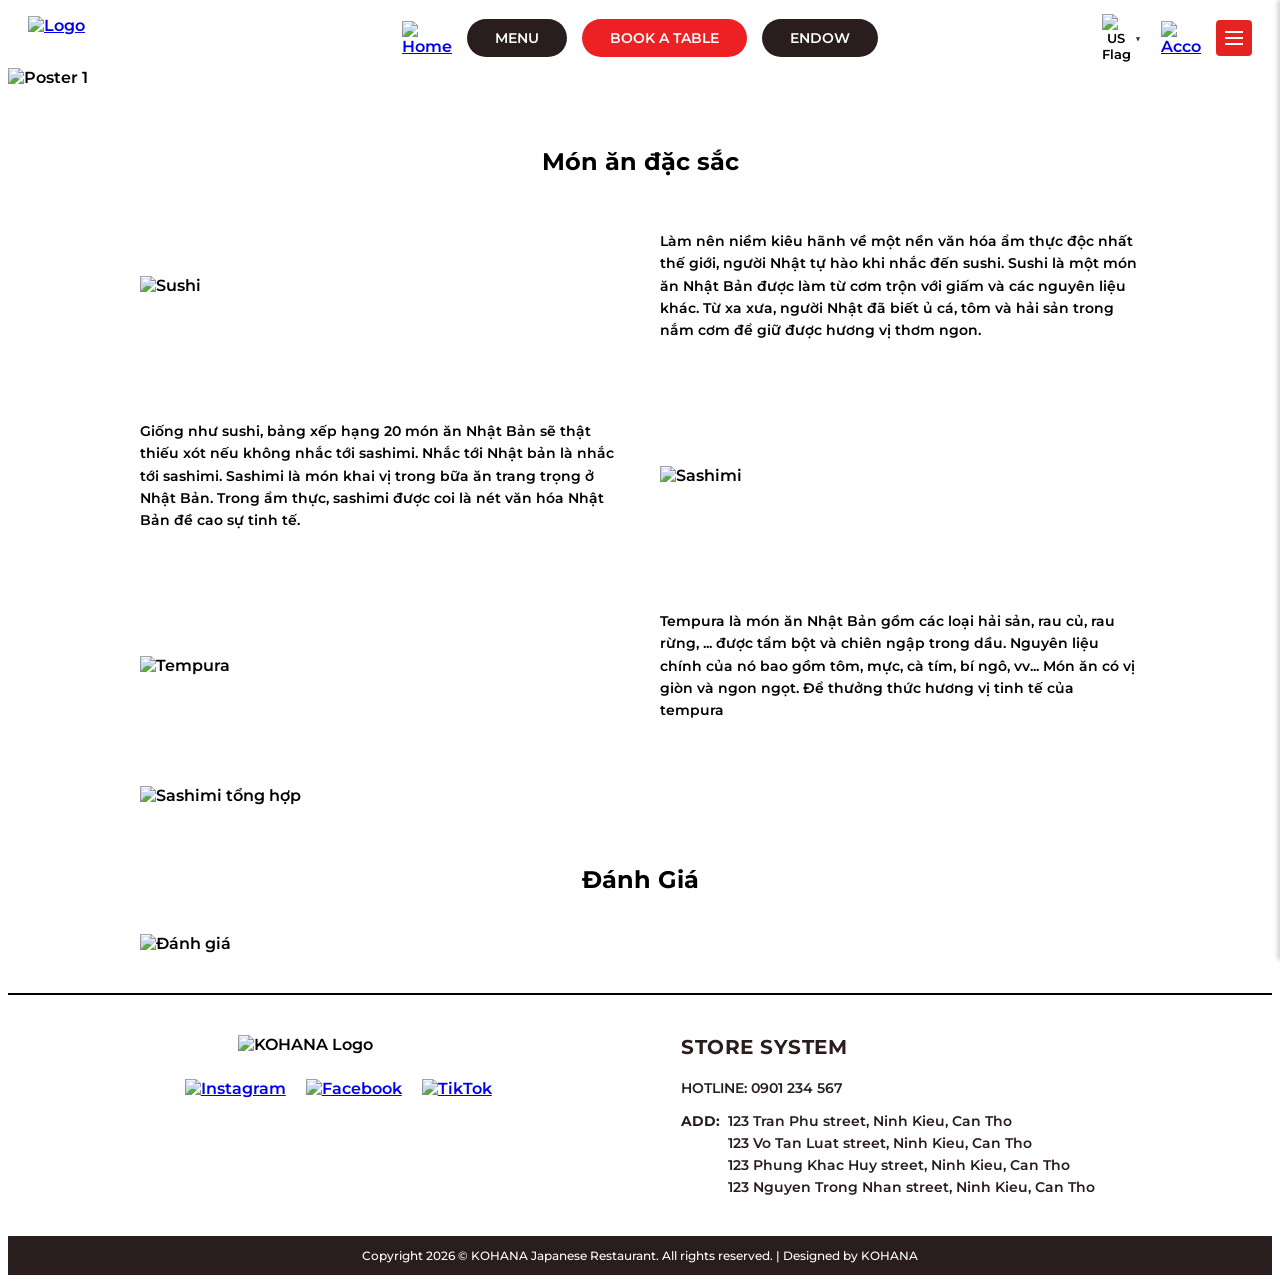
==== index.html @ a5b6bdef "Add files via upload" ====
<!DOCTYPE html>
<html lang="en">

<head>
    <meta charset="UTF-8">
    <meta name="viewport" content="width=device-width, initial-scale=1.0">
    <link rel="preconnect" href="https://fonts.googleapis.com">
    <link rel="preconnect" href="https://fonts.gstatic.com" crossorigin>
    <link href="https://fonts.googleapis.com/css2?family=Montserrat:wght@600&display=swap" rel="stylesheet">
    <link rel="stylesheet" href="Styles.css">
    <link rel="icon" type="image/png" href="">
    <title>Home</title>
</head>

<body>
    <header>
        <nav class="navbar">
            <a href="index.html" class="logo">
                <img src="Image/logo.png" alt="Logo">
            </a>

            <div class="nav-buttons">
                <a href="index.html" class="nav-icon-btn">
                    <img src="Image/Frame 5.png" alt="Home">
                </a>
                <a href="MENU.html" class="nav-btn btn-dark">MENU</a>
                <a href="#" class="nav-btn btn-red">BOOK A TABLE</a>
                <a href="#" class="nav-btn btn-dark">ENDOW</a>
            </div>

            <div class="lang-selector">
                <button class="lang-btn" id="langBtn">
                    <img src="Image/b6539f21a0ccb09fb303d359a3819e58.jpg" id="currentFlag" alt="US Flag">
                    <span class="arrow">&#9660;</span>
                </button>
                <div class="lang-dropdown">
                    <a href="#" class="lang-option"><img src="Image/b6539f21a0ccb09fb303d359a3819e58.jpg" alt="US"></a>
                    <a href="#" class="lang-option"><img src="Image/7a02de47424a73b54ea8fc01b3c3b514.jpg" alt="VN"></a>
                </div>
            </div>

            <a href="#" class="account-btn">
                <img src="Image/Frame 2.png" alt="Account">
            </a>

            <button class="menu-toggle" id="menuToggle">
                <span></span>
                <span></span>
                <span></span>
            </button>

            <div class="side-menu" id="sideMenu">
                <ul>
                    <li><a href="MENU.html">MENU</a></li>
                    <li><a href="#">ABOUT US</a></li>
                    <li><a href="#">ACCOUNT</a></li>
                    <li><a href="#">REVIEWS</a></li>
                    <li><a href="#">CONTACT US</a></li>
                    <li><a href="#">ORDER NOW</a></li>
                    <li><a href="#">BLOG</a></li>
                    <li><a href="#">NEWS</a></li>
                </ul>
            </div>
        </nav>

        <div class="banner-slider">
            <div class="slider-track">
                <img src="Image/img 1.png" alt="Poster 1" class="slide">
                <img src="Image/img 2.png" alt="Poster 2" class="slide">
            </div>
        </div>
    </header>

    <main class="main-content">
        <section class="featured-dishes">
            <h2 class="section-title">Món ăn đặc sắc</h2>

            <div class="dish-item">
                <div class="dish-img">
                    <img src="Image/Sushi (home).png" alt="Sushi">
                </div>
                <div class="dish-text">
                    <p>Làm nên niềm kiêu hãnh về một nền văn hóa ẩm thực độc nhất thế giới, người Nhật tự hào khi nhắc
                        đến sushi. Sushi là một món ăn Nhật Bản được làm từ cơm trộn với giấm và các nguyên liệu khác.
                        Từ xa xưa, người Nhật đã biết ủ cá, tôm và hải sản trong nắm cơm để giữ được hương vị thơm ngon.
                    </p>
                </div>
            </div>

            <div class="dish-item reverse">
                <div class="dish-img">
                    <img src="Image/Sashimi (home).png" alt="Sashimi">
                </div>
                <div class="dish-text">
                    <p>Giống như sushi, bảng xếp hạng 20 món ăn Nhật Bản sẽ thật thiếu xót nếu không nhắc tới sashimi.
                        Nhắc tới Nhật bản là nhắc tới sashimi. Sashimi là món khai vị trong bữa ăn trang trọng ở Nhật
                        Bản. Trong ẩm thực, sashimi được coi là nét văn hóa Nhật Bản đề cao sự tinh tế.</p>
                </div>
            </div>

            <div class="dish-item">
                <div class="dish-img">
                    <img src="Image/Tempura (home).png" alt="Tempura">
                </div>
                <div class="dish-text">
                    <p>Tempura là món ăn Nhật Bản gồm các loại hải sản, rau củ, rau rừng, ... được tẩm bột và chiên ngập
                        trong dầu. Nguyên liệu chính của nó bao gồm tôm, mực, cà tím, bí ngô, vv... Món ăn có vị giòn và
                        ngon ngọt. Để thưởng thức hương vị tinh tế của tempura</p>
                </div>
            </div>

            <div class="hero-dish-banner">
                <img src="Image/IMG (home).png" alt="Sashimi tổng hợp">
            </div>
        </section>

        <section class="reviews-section">
            <h2 class="section-title">Đánh Giá</h2>
            <div class="review-banner">
                <img src="Image/Danh gia (home).png" alt="Đánh giá">
            </div>
        </section>
    </main>

    <footer class="footer">
        <div class="footer-container">
            <div class="footer-left">
                <img src="Image/logo.png" alt="KOHANA Logo" class="footer-logo">
                <div class="footer-socials">
                    <a href="#"><img src="Image/Frame 1.png" alt="Instagram"></a>
                    <a href="#"><img src="Image/Frame 3.png" alt="Facebook"></a>
                    <a href="#"><img src="Image/Frame 4.png" alt="TikTok"></a>
                </div>
            </div>
            <div class="footer-right">
                <h3 class="footer-title">STORE SYSTEM</h3>
                <p class="footer-hotline"><strong>HOTLINE:</strong> 0901 234 567</p>
                <div class="footer-address">
                    <span class="add-label">ADD:</span>
                    <ul class="address-list">
                        <li>123 Tran Phu street, Ninh Kieu, Can Tho</li>
                        <li>123 Vo Tan Luat street, Ninh Kieu, Can Tho</li>
                        <li>123 Phung Khac Huy street, Ninh Kieu, Can Tho</li>
                        <li>123 Nguyen Trong Nhan street, Ninh Kieu, Can Tho</li>
                    </ul>
                </div>
            </div>
        </div>
        <div class="footer-copyright">
            Copyright 2026 © KOHANA Japanese Restaurant. All rights reserved. | Designed by KOHANA
        </div>
    </footer>

    <script src="Script.js"></script>
</body>

</html>
---- Styles.css ----
* {
    font-family: 'Montserrat', sans-serif;
    font-weight: 600;
}

.navbar {
    position: relative;
    background-color: #ffffff;
    width: 100%;
    height: 60px;
    display: flex;
    justify-content: space-between;
    align-items: center;
    padding: 0 20px;
    box-sizing: border-box;
}

.logo img {
    height: 45px;
    width: auto;
    display: block;
}

.menu-toggle {
    background-color: #e52421;
    border: none;
    width: 36px;
    height: 36px;
    border-radius: 4px;
    display: flex;
    flex-direction: column;
    justify-content: center;
    align-items: center;
    gap: 4px;
    cursor: pointer;
}

.menu-toggle span {
    width: 18px;
    height: 2px;
    background-color: #ffffff;
    display: block;
}

.side-menu {
    position: fixed;
    top: 0;
    right: -250px;
    width: 250px;
    height: 100vh;
    background-color: #ed2024;
    box-shadow: -2px 0 5px rgba(0, 0, 0, 0.2);
    transition: right 0.3s ease;
    padding-top: 60px;
    z-index: 1000;
}

.side-menu.active {
    right: 0;
}

.side-menu ul {
    list-style: none;
    padding: 0;
    margin: 0;
}

.side-menu ul li a {
    display: block;
    padding: 15px 20px;
    color: #ffffff;
    text-decoration: none;
}

.side-menu ul li a:hover {
    background-color: rgba(0, 0, 0, 0.2);
}

.nav-buttons {
    position: absolute;
    left: 50%;
    transform: translateX(-50%);
    display: flex;
    align-items: center;
    gap: 15px;
}

.nav-btn {
    display: inline-block;
    padding: 10px 28px;
    border-radius: 25px;
    text-decoration: none;
    font-size: 14px;
    text-align: center;
    transition: opacity 0.2s ease;
}

.nav-btn:hover {
    opacity: 0.9;
}

.btn-dark {
    background-color: #291E1D;
    color: #ffffff;
}

.btn-red {
    background-color: #ED2024;
    color: #ffffff;
}

.lang-selector {
    position: relative;
    margin-left: auto;
    margin-right: 15px;
}

.lang-btn {
    background: none;
    border: none;
    display: flex;
    align-items: center;
    gap: 5px;
    cursor: pointer;
    padding: 5px;
}

.lang-btn img {
    width: 28px;
    height: auto;
    display: block;
}

.lang-btn .arrow {
    font-size: 10px;
    color: #333333;
}

.lang-dropdown {
    display: none;
    position: absolute;
    top: 100%;
    right: 0;
    background-color: #ffffff;
    box-shadow: 0 4px 8px rgba(0, 0, 0, 0.1);
    border-radius: 4px;
    padding: 5px 0;
    z-index: 100;
}

.lang-selector.active .lang-dropdown {
    display: block;
}

.lang-dropdown a {
    display: block;
    padding: 8px 12px;
}

.lang-dropdown a img {
    width: 28px;
    height: auto;
    display: block;
}

.lang-dropdown a:hover {
    background-color: #f0f0f0;
}

.nav-icon-btn img {
    width: 50px;
    height: auto;
    display: block;
}

.account-btn img {
    width: 40px;
    height: auto;
    display: block;
}

.nav-icon-btn,
.account-btn {
    display: flex;
    align-items: center;
    justify-content: center;
    transition: opacity 0.2s ease;
}

.nav-icon-btn:hover,
.account-btn:hover {
    opacity: 0.7;
}

.account-btn {
    margin-right: 15px;
}

.banner-slider {
    width: 100%;
    overflow: hidden;
    position: relative;
}

.slider-track {
    display: flex;
    width: 200%;
    transition: transform 0.8s ease-in-out;
}

.slide {
    width: 50%;
    height: auto;
    display: block;
    object-fit: cover;
}

.footer {
    background-color: #ffffff;
    border-top: 2px solid #000000;
    width: 100%;
}

.footer-container {
    display: flex;
    justify-content: space-around;
    align-items: flex-start;
    padding: 40px 20px;
    max-width: 1100px;
    margin: 0 auto;
}

.footer-left {
    display: flex;
    flex-direction: column;
    align-items: center;
    gap: 25px;
}

.footer-logo {
    width: 200px;
    height: auto;
}

.footer-socials {
    display: flex;
    gap: 20px;
}

.footer-socials img {
    width: 32px;
    height: 32px;
    object-fit: contain;
}

.footer-right {
    color: #291E1D;
}

.footer-title {
    font-size: 20px;
    font-weight: 700;
    margin: 0 0 20px 0;
    letter-spacing: 0.5px;
}

.footer-hotline {
    font-size: 14px;
    margin: 0 0 15px 0;
}

.footer-address {
    display: flex;
    gap: 8px;
    font-size: 14px;
}

.add-label {
    font-weight: 700;
}

.address-list {
    list-style: none;
    padding: 0;
    margin: 0;
    display: flex;
    flex-direction: column;
    gap: 4px;
}

.footer-copyright {
    background-color: #291E1D;
    color: #ffffff;
    text-align: center;
    padding: 12px 10px;
    font-size: 12px;
    font-weight: 500;
}

.main-content {
    max-width: 1000px;
    margin: 0 auto;
    padding: 40px 20px;
}

.section-title {
    text-align: center;
    font-size: 24px;
    font-weight: 700;
    color: var(--color-dark);
    margin-bottom: 40px;
}

.featured-dishes {
    margin-bottom: 60px;
}

.dish-item {
    display: flex;
    align-items: center;
    gap: 40px;
    margin-bottom: 50px;
}

.dish-item.reverse {
    flex-direction: row-reverse;
}

.dish-img, .dish-text {
    flex: 1;
}

.dish-img img {
    width: 100%;
    height: auto;
    display: block;
    object-fit: cover;
}

.dish-text {
    font-size: 14px;
    line-height: 1.6;
    color: var(--color-dark);
}

.hero-dish-banner {
    width: 100%;
    margin-top: 30px;
    margin-bottom: 60px;
}

.hero-dish-banner img {
    width: 100%;
    height: auto;
    display: block;
    object-fit: cover;
}

.reviews-section {
    width: 100%;
}

.review-banner img {
    width: 100%;
    height: auto;
    display: block;
}

.reviews-container {
    display: flex;
    align-items: center;
    gap: 15px;
    position: relative;
}

.reviews-grid {
    display: flex;
    gap: 20px;
    width: 100%;
    justify-content: center;
}

.review-card {
    flex: 1;
    background-color: #ffffff;
    border: 1px solid #eeeeee;
    border-radius: 8px;
    padding: 15px;
    box-shadow: 0 2px 8px rgba(0,0,0,0.06);
    display: flex;
    flex-direction: column;
    gap: 10px;
    min-height: 140px;
}

.review-header {
    display: flex;
    align-items: center;
    gap: 10px;
}

.user-avatar {
    width: 36px;
    height: 36px;
    border-radius: 50%;
    object-fit: cover;
}

.user-info h4 {
    margin: 0;
    font-size: 13px;
    font-weight: 700;
    color: var(--color-dark);
}

.user-info span {
    font-size: 11px;
    color: #888888;
}

.stars {
    color: #f39c12;
    font-size: 14px;
}

.review-text {
    font-size: 12px;
    color: #333333;
    margin: 0;
    line-height: 1.4;
}

.review-photos {
    display: flex;
    gap: 8px;
    margin-top: 5px;
}

.review-photos img {
    width: 45px;
    height: 45px;
    object-fit: cover;
    border-radius: 4px;
}

.review-arrow {
    background: none;
    border: none;
    font-size: 18px;
    color: #cccccc;
    cursor: pointer;
    padding: 5px;
}

.review-arrow:hover {
    color: var(--color-dark);
}

.review-dots {
    display: flex;
    justify-content: center;
    gap: 6px;
    margin-top: 25px;
}

.dot {
    width: 8px;
    height: 8px;
    background-color: #cccccc;
    border-radius: 50%;
    display: inline-block;
}

.dot.active {
    background-color: #e67e22;
}

.menu-title {
    text-align: center;
    font-size: 22px;
    font-weight: 700;
    color: var(--color-dark);
    margin: 30px 0 40px 0;
}

.category-grid {
    display: grid;
    grid-template-columns: repeat(2, 1fr);
    gap: 30px 25px;
    max-width: 800px;
    margin: 0 auto 60px auto;
}

.category-card {
    text-align: center;
    display: block;
    text-decoration: none;
    color: inherit;
}

.category-card img {
    width: 100%;
    height: auto;
    display: block;
    object-fit: cover;
}

.category-name {
    margin-top: 12px;
    font-size: 15px;
    font-weight: 600;
    color: var(--color-dark);
}

.page-banner img {
    width: 100%;
    height: auto;
    display: block;
}

.dish-detail {
    padding: 60px 20px;
    max-width: 1000px;
    margin: 0 auto;
}

.dish-detail-container {
    display: flex;
    align-items: center;
    justify-content: space-between;
    gap: 40px;
}

.dish-detail-text {
    flex: 1;
}

.dish-detail-text h2 {
    font-size: 28px;
    font-weight: 700;
    margin-bottom: 20px;
    color: var(--color-dark);
}

.dish-detail-text p {
    font-size: 16px;
    line-height: 1.6;
    color: #333;
}

.dish-detail-img {
    flex: 1;
}

.dish-detail-img img {
    width: 100%;
    height: auto;
    display: block;
}
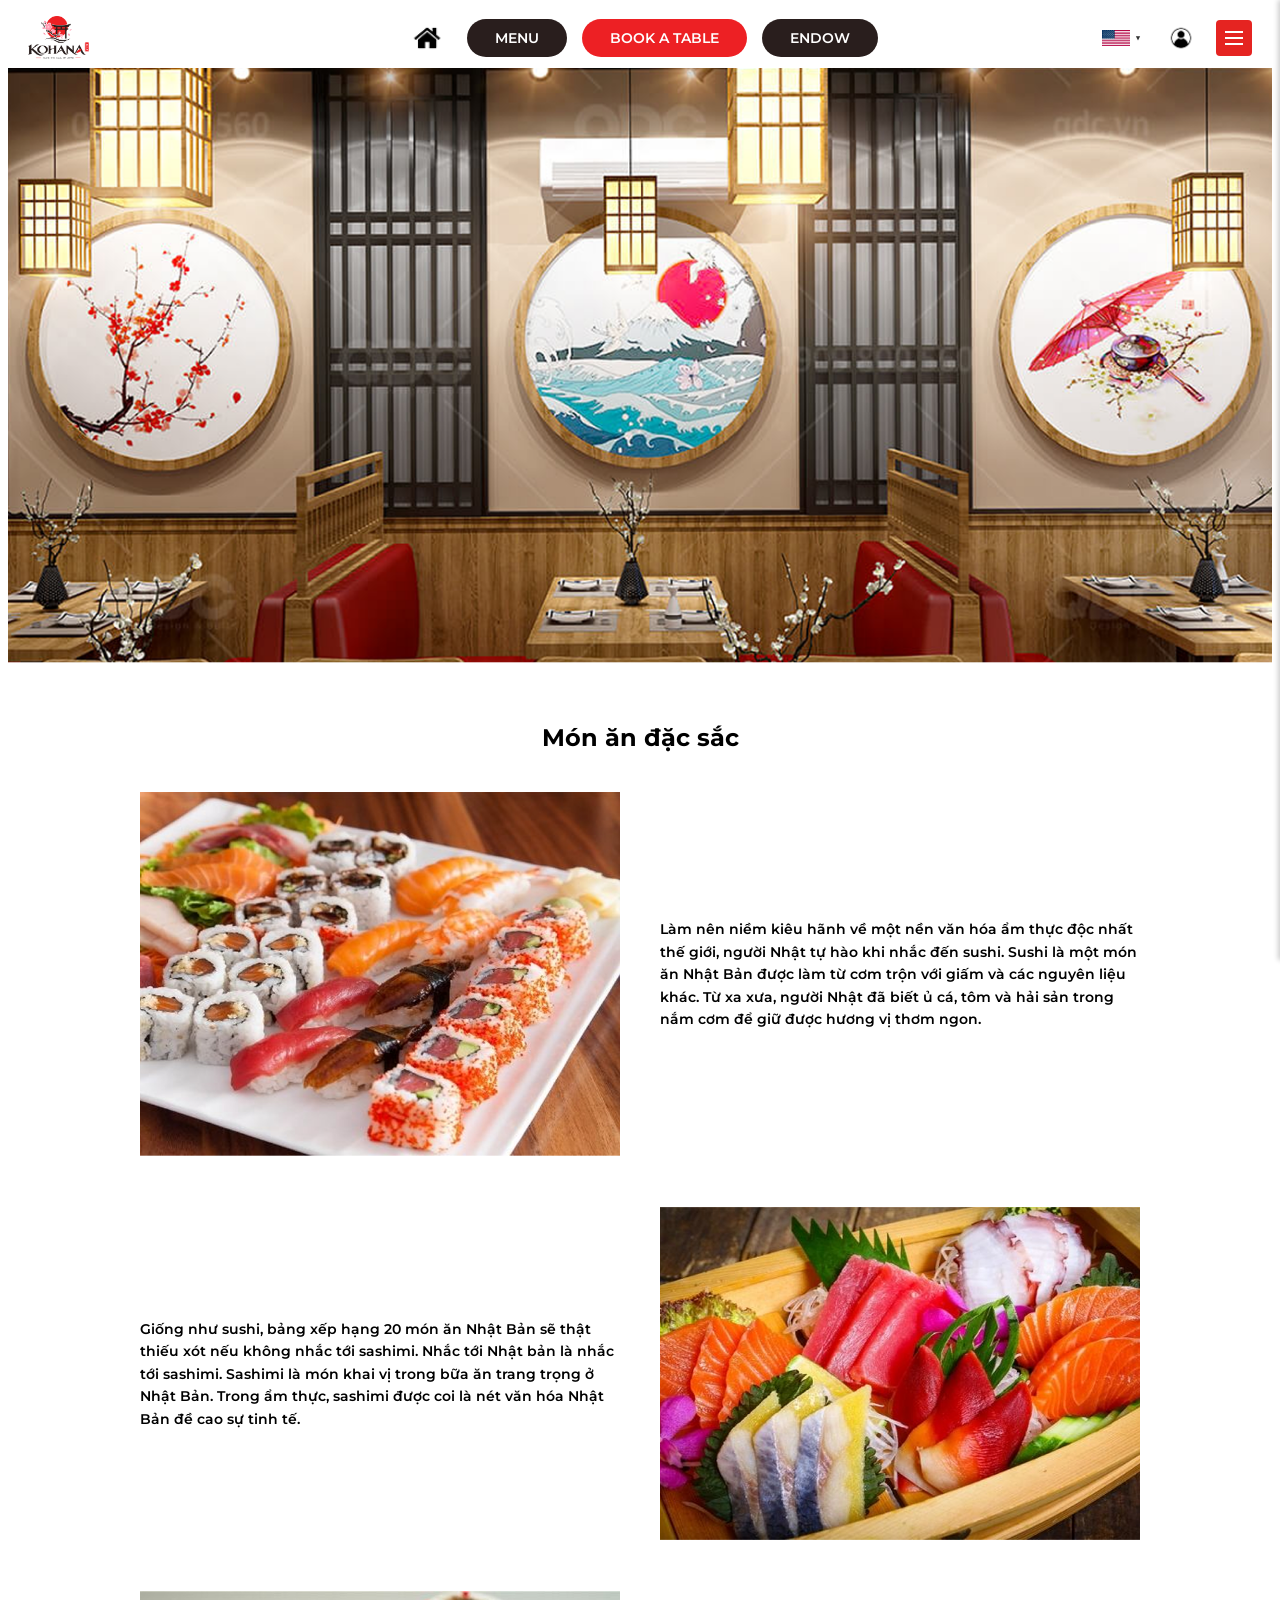
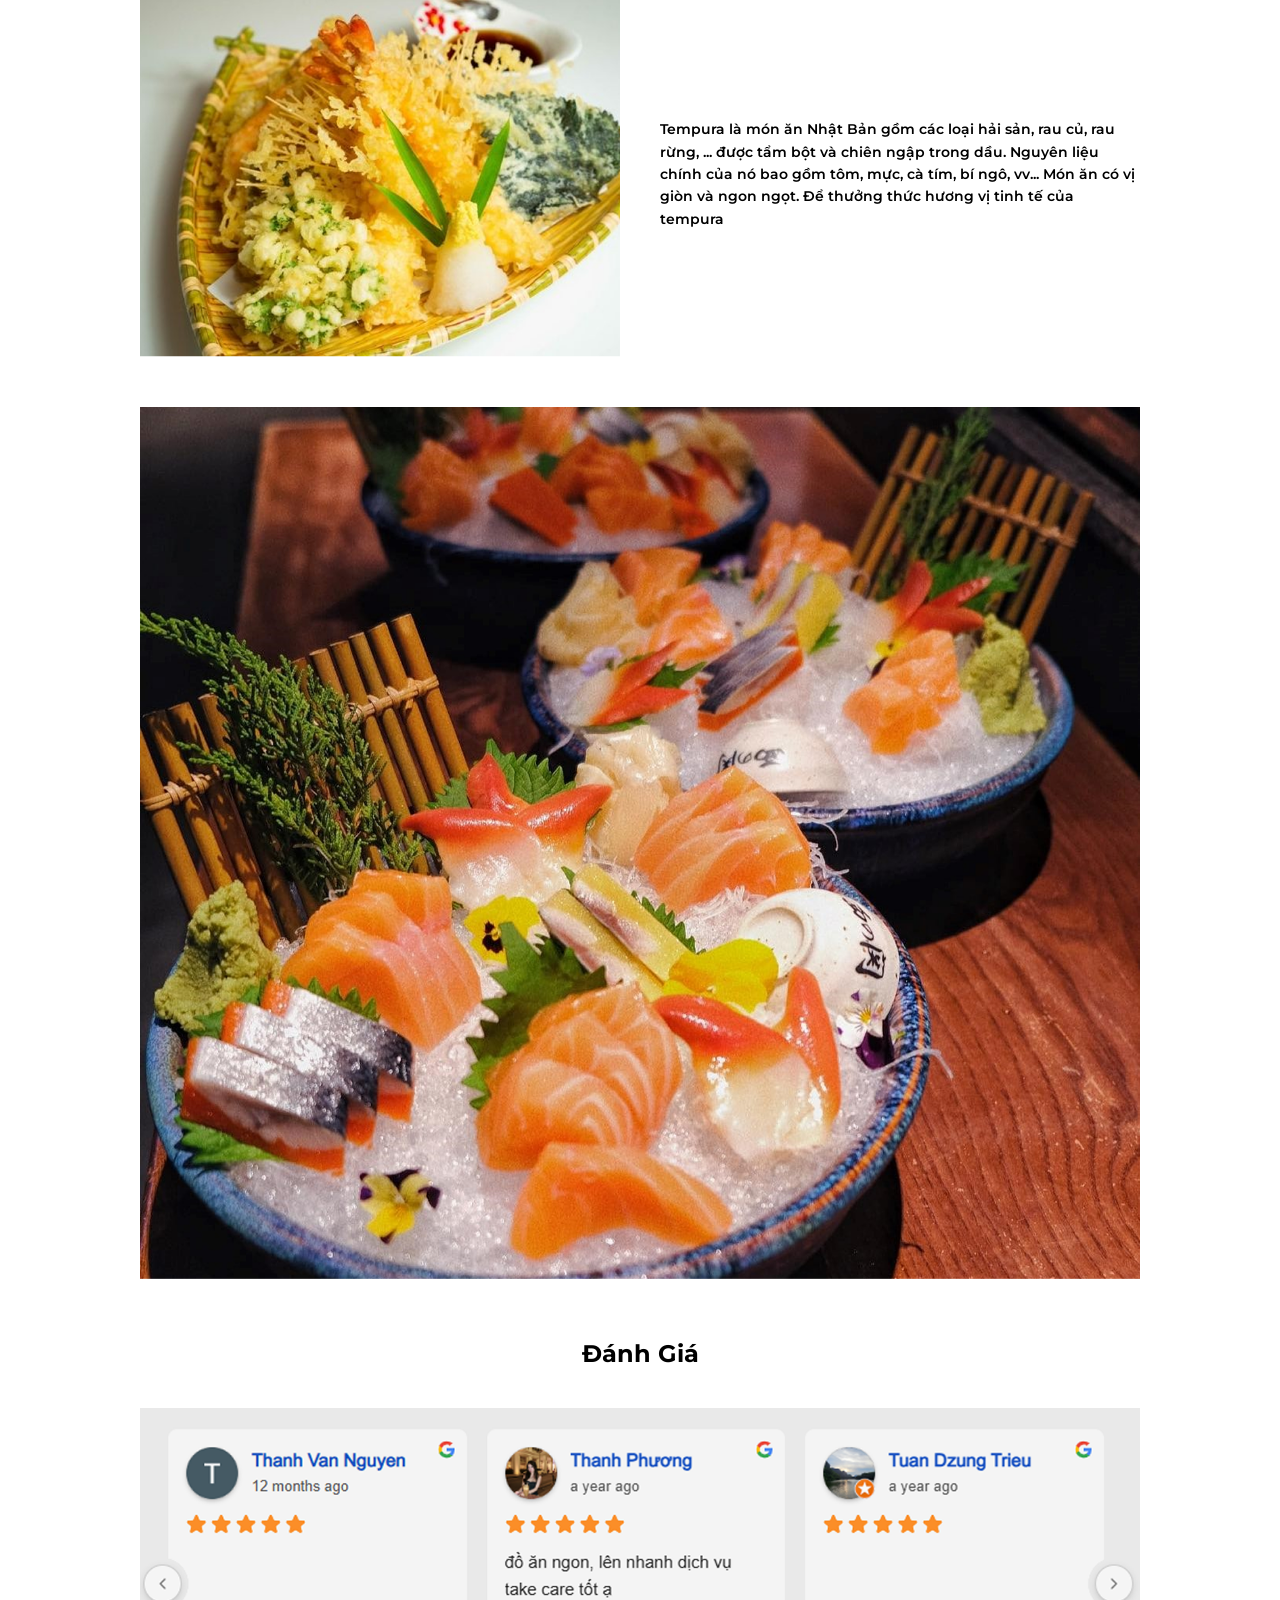
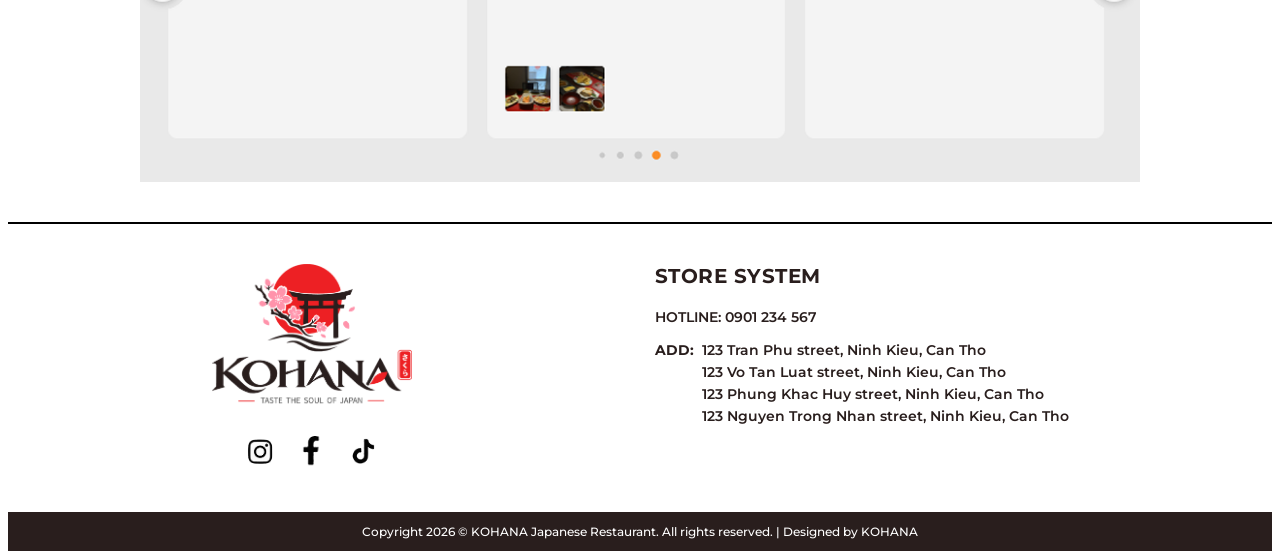
==== commit 50e15fb3: "Add files via upload" ====
--- a/index.html
+++ b/index.html
@@ -8,7 +8,7 @@
     <link rel="preconnect" href="https://fonts.gstatic.com" crossorigin>
     <link href="https://fonts.googleapis.com/css2?family=Montserrat:wght@600&display=swap" rel="stylesheet">
     <link rel="stylesheet" href="Styles.css">
-    <link rel="icon" type="image/png" href="">
+    <link rel="icon" type="image/png" href="Image/Favicon.png">
     <title>Home</title>
 </head>
 
